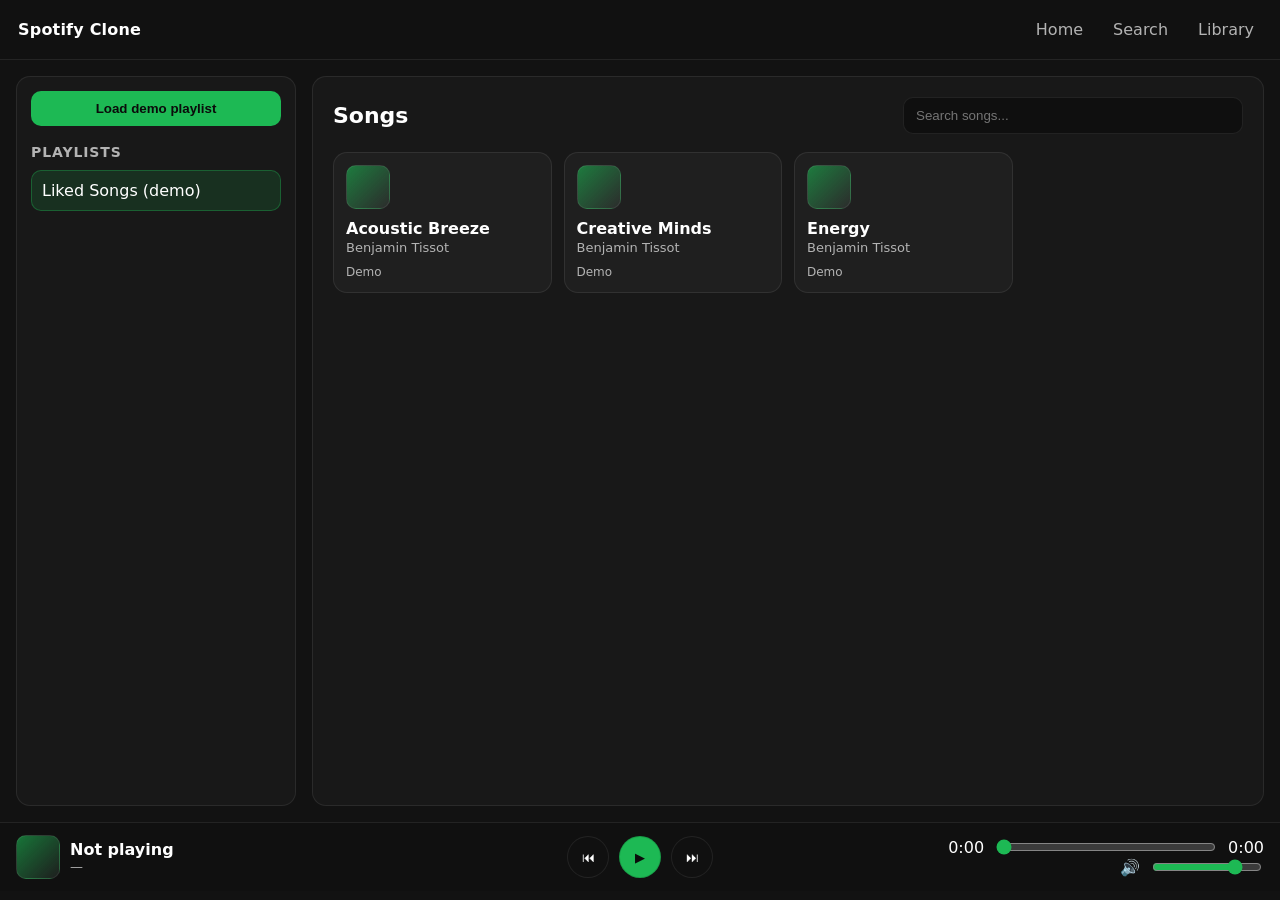
==== Spotify.html @ c4b97603 "Add Spotify.html, Spotify.css, and Spotify.js demo UI" ====
<!DOCTYPE html>
<html lang="en">
<head>
  <meta charset="UTF-8" />
  <meta name="viewport" content="width=device-width, initial-scale=1.0" />
  <title>Spotify Clone</title>
  <link rel="stylesheet" href="Spotify.css" />
</head>
<body>
  <header class="topbar">
    <div class="brand">Spotify Clone</div>
    <nav class="nav">
      <a href="#" class="nav__link">Home</a>
      <a href="#" class="nav__link">Search</a>
      <a href="#" class="nav__link">Library</a>
    </nav>
  </header>

  <main class="layout">
    <aside class="sidebar">
      <button id="btnLoadDemo" class="btn">Load demo playlist</button>
      <div class="sidebar__section">
        <h3>Playlists</h3>
        <ul id="playlist" class="list"></ul>
      </div>
    </aside>

    <section class="content">
      <div class="content__header">
        <h1 id="viewTitle">Songs</h1>
        <div class="search">
          <input id="searchInput" class="search__input" placeholder="Search songs..." />
        </div>
      </div>

      <div id="songs" class="cards"></div>
    </section>
  </main>

  <footer class="player">
    <div class="player__now">
      <div class="cover" aria-hidden="true"></div>
      <div>
        <div id="nowTitle" class="player__title">Not playing</div>
        <div id="nowArtist" class="player__artist">—</div>
      </div>
    </div>

    <div class="player__controls">
      <button id="btnPrev" class="iconbtn" title="Previous">⏮</button>
      <button id="btnPlay" class="iconbtn iconbtn--primary" title="Play/Pause">▶</button>
      <button id="btnNext" class="iconbtn" title="Next">⏭</button>
    </div>

    <div class="player__meta">
      <div class="time">
        <span id="curTime">0:00</span>
        <input id="seek" type="range" min="0" max="100" value="0" />
        <span id="durTime">0:00</span>
      </div>
      <div class="volume">
        <span>🔊</span>
        <input id="volume" type="range" min="0" max="1" step="0.01" value="0.8" />
      </div>
    </div>

    <audio id="audio" preload="metadata"></audio>
  </footer>

  <script src="Spotify.js"></script>
</body>
</html>
---- Spotify.css ----
:root {
  --bg: #121212;
  --bg2: #181818;
  --card: #1f1f1f;
  --text: #ffffff;
  --muted: #b3b3b3;
  --green: #1db954;
  --border: rgba(255,255,255,0.08);
}

* { box-sizing: border-box; }

html, body {
  height: 100%;
}

body {
  margin: 0;
  font-family: system-ui, -apple-system, Segoe UI, Roboto, Helvetica, Arial, "Apple Color Emoji", "Segoe UI Emoji";
  background: var(--bg);
  color: var(--text);
}

a { color: inherit; text-decoration: none; }

.topbar {
  position: sticky;
  top: 0;
  z-index: 10;
  display: flex;
  align-items: center;
  justify-content: space-between;
  padding: 14px 18px;
  background: rgba(18,18,18,0.9);
  backdrop-filter: blur(10px);
  border-bottom: 1px solid var(--border);
}

.brand {
  font-weight: 700;
  letter-spacing: 0.2px;
}

.nav {
  display: flex;
  gap: 14px;
  color: var(--muted);
}

.nav__link { padding: 6px 8px; border-radius: 8px; }
.nav__link:hover { background: rgba(255,255,255,0.06); color: var(--text); }

.layout {
  display: grid;
  grid-template-columns: 280px 1fr;
  gap: 16px;
  padding: 16px;
}

.sidebar {
  background: var(--bg2);
  border: 1px solid var(--border);
  border-radius: 14px;
  padding: 14px;
  min-height: calc(100vh - 170px);
}

.sidebar__section h3 {
  margin: 18px 0 10px;
  font-size: 14px;
  color: var(--muted);
  font-weight: 700;
  text-transform: uppercase;
  letter-spacing: 0.9px;
}

.btn {
  width: 100%;
  border: 0;
  padding: 10px 12px;
  border-radius: 10px;
  font-weight: 700;
  cursor: pointer;
  background: var(--green);
  color: #0b0b0b;
}

.btn:hover { filter: brightness(1.03); }

.list {
  list-style: none;
  padding: 0;
  margin: 0;
}

.list li {
  padding: 10px 10px;
  border-radius: 10px;
  color: var(--muted);
  cursor: pointer;
}

.list li:hover { background: rgba(255,255,255,0.06); color: var(--text); }
.list li.active { background: rgba(29,185,84,0.15); color: var(--text); border: 1px solid rgba(29,185,84,0.35); }

.content {
  background: var(--bg2);
  border: 1px solid var(--border);
  border-radius: 14px;
  padding: 14px;
  min-height: calc(100vh - 170px);
}

.content__header {
  display: flex;
  align-items: center;
  justify-content: space-between;
  gap: 12px;
  padding: 6px 6px 12px;
}

.content__header h1 {
  margin: 0;
  font-size: 22px;
}

.search__input {
  width: min(340px, 55vw);
  padding: 10px 12px;
  border-radius: 10px;
  border: 1px solid var(--border);
  background: #0f0f0f;
  color: var(--text);
}

.cards {
  display: grid;
  grid-template-columns: repeat(auto-fill, minmax(180px, 1fr));
  gap: 12px;
  padding: 6px;
}

.card {
  background: var(--card);
  border: 1px solid var(--border);
  border-radius: 14px;
  padding: 12px;
  cursor: pointer;
  transition: transform .12s ease, background .12s ease;
}

.card:hover {
  transform: translateY(-1px);
  background: #232323;
}

.card__title {
  font-weight: 800;
  margin: 10px 0 2px;
}

.card__artist {
  color: var(--muted);
  font-size: 13px;
}

.card__badge {
  display: inline-block;
  margin-top: 10px;
  font-size: 12px;
  color: var(--muted);
}

.player {
  position: sticky;
  bottom: 0;
  display: grid;
  grid-template-columns: 1fr 240px 1fr;
  align-items: center;
  gap: 16px;
  padding: 12px 16px;
  background: rgba(16,16,16,0.95);
  border-top: 1px solid var(--border);
}

.player__now {
  display: flex;
  align-items: center;
  gap: 10px;
}

.cover {
  width: 44px;
  height: 44px;
  border-radius: 10px;
  background: linear-gradient(135deg, rgba(29,185,84,0.6), rgba(255,255,255,0.06));
  border: 1px solid rgba(255,255,255,0.08);
}

.player__title { font-weight: 800; }
.player__artist { color: var(--muted); font-size: 13px; }

.player__controls {
  display: flex;
  justify-content: center;
  gap: 10px;
}

.iconbtn {
  border: 1px solid var(--border);
  background: #101010;
  color: var(--text);
  width: 42px;
  height: 42px;
  border-radius: 999px;
  cursor: pointer;
}

.iconbtn:hover { background: #151515; }

.iconbtn--primary {
  background: var(--green);
  color: #0b0b0b;
  border-color: rgba(0,0,0,0.15);
}

.time, .volume {
  display: flex;
  align-items: center;
  gap: 10px;
  justify-content: flex-end;
}

#seek { width: 220px; }
#volume { width: 110px; }

input[type="range"] {
  accent-color: var(--green);
}

@media (max-width: 860px) {
  .layout { grid-template-columns: 1fr; }
  .sidebar { min-height: auto; }
  .player { grid-template-columns: 1fr; gap: 10px; }
  .player__controls { justify-content: flex-start; }
  .time, .volume { justify-content: flex-start; }
  #seek { width: min(320px, 80vw); }
}
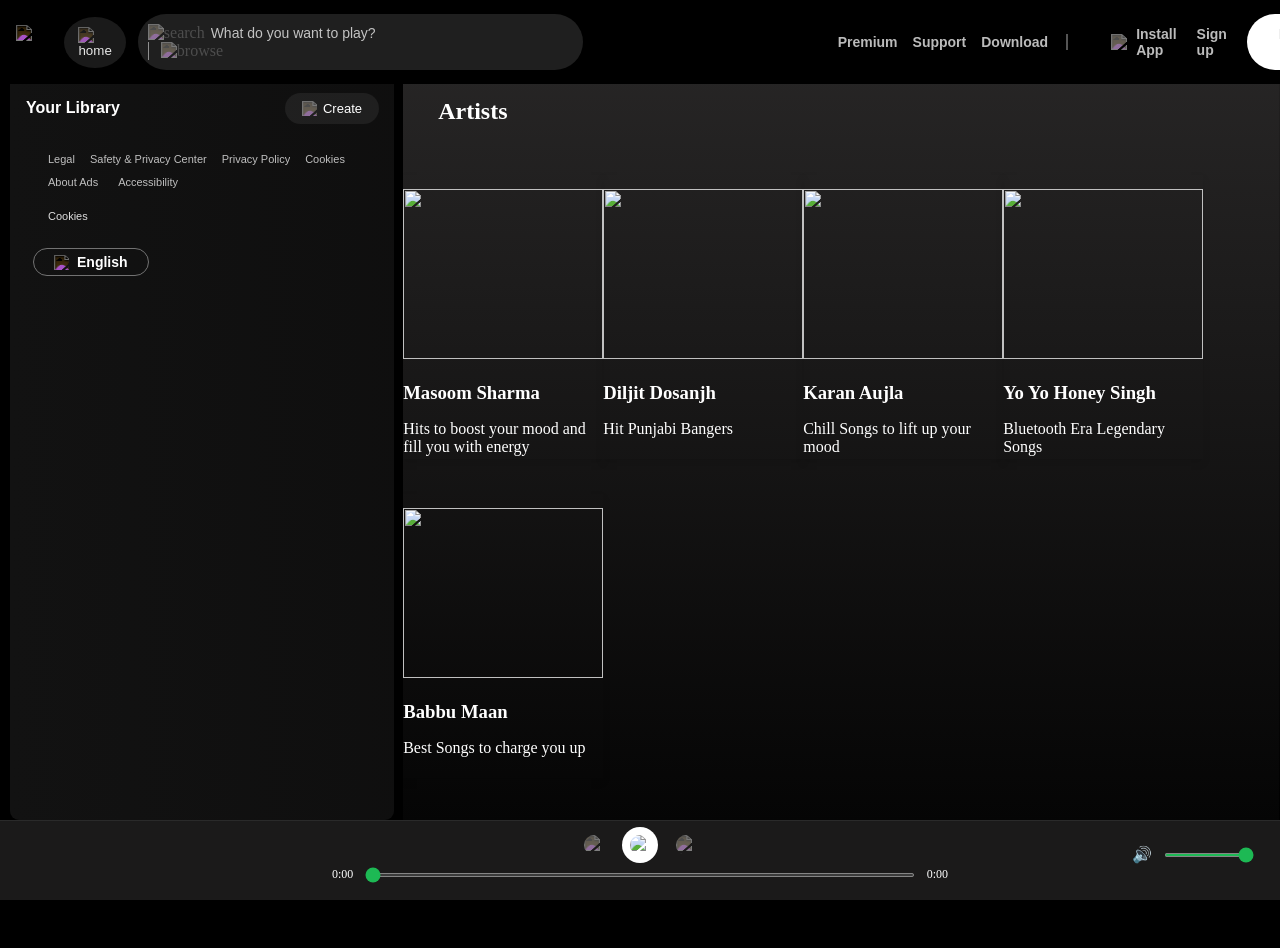
==== commit ce3b9737: "Added songs, images and svg folders" ====
--- a/Spotify.html
+++ b/Spotify.html
@@ -1,72 +1,149 @@
 <!DOCTYPE html>
 <html lang="en">
+
 <head>
-  <meta charset="UTF-8" />
-  <meta name="viewport" content="width=device-width, initial-scale=1.0" />
-  <title>Spotify Clone</title>
-  <link rel="stylesheet" href="Spotify.css" />
+    <meta charset="UTF-8">
+    <meta name="viewport" content="width=device-width, initial-scale=1.0">
+    <link rel="stylesheet" href="Spotify.css">
+    <link rel="stylesheet" href="Utility.css">
+    <title>Spotify - Web Player: Music For Everyone</title>
 </head>
+
 <body>
-  <header class="topbar">
-    <div class="brand">Spotify Clone</div>
-    <nav class="nav">
-      <a href="#" class="nav__link">Home</a>
-      <a href="#" class="nav__link">Search</a>
-      <a href="#" class="nav__link">Library</a>
-    </nav>
-  </header>
+    <div class="navbar">
+        <div class="logo">
+            <img src="svg/logo.svg" alt="logo">
+        </div>
+        <div class="home">
+            <button><img src="svg/home.svg" alt="home"></button>
+        </div>
+        <div class="search flex items-center">
+            <img src="svg/search.svg" alt="search">
+            <input type="text" placeholder="What do you want to play?">
+            <div class="browse">
+                <img src="svg/browse.svg" alt="browse">
+            </div>
+        </div>
+        <div class="content">
+            <ul>
+                <li>Premium</li>
+                <li>Support</li>
+                <li>Download</li>
+            </ul>
+        </div>
+        <div class="content2">
+            <ul>
+                <li><img src="svg/install.svg" alt="install">Install App</li>
+                <li>Sign up</li>
+                <li><button>Log in</button></li>
+            </ul>
+        </div>
+    </div>
+    <div class="homepage flex">
+        <div class="left">
+            <div class="library">
+                <h3>Your Library</h3>
+                <div class="create">
+                    <button><img src="svg/create.svg" alt="create">Create</button>
+                </div>
+            </div>
+            <div class="songsList">
+                <ul></ul>
+            </div>
+            <div class="legal">
+                <div class="group1">
+                    <ul>
+                        <li>Legal</li>
+                        <li>Safety & Privacy Center</li>
+                        <li>Privacy Policy</li>
+                        <li>Cookies</li>
+                    </ul>
+                </div>
+                <div class="group2">
+                    <ul>
+                        <li>About Ads</li>
+                        <li>Accessibility</li>
+                    </ul>
+                </div>
+                <div class="group3">
+                    <ul>
+                        <li>Cookies</li>
+                    </ul>
+                </div>
+            </div>
+            <div class="language-btn">
+                <img src="svg/globe.svg" alt="globe">English
+            </div>
+        </div>
+        <div class="right">
+            <div class="SpotifyPlaylists">
+                <h2>Artists</h2>
+                <div class="cardcontainer">
+                    <div class="card" data-artist="Masoom Sharma">
+                        <div class="play">
+                            <img src="svg/play.svg" alt="play">
+                        </div>
+                        <img src="images/Masoom Sharma.jpeg" alt="">
+                        <h3>Masoom Sharma</h3>
+                        <p>Hits to boost your mood and fill you with energy</p>
+                    </div>
+                    <div class="card" data-artist="Diljit Dosanjh">
+                        <div class="play">
+                            <img src="svg/play.svg" alt="play">
+                        </div>
+                        <img src="images/Diljit .jpg" alt="">
+                        <h3>Diljit Dosanjh</h3>
+                        <p>Hit Punjabi Bangers</p>
+                    </div>
+                    <div class="card" data-artist="Karan Aujla">
+                        <div class="play">
+                            <img src="svg/play.svg" alt="play">
+                        </div>
+                        <img src="images/karan-aujla.jpg" alt="">
+                        <h3>Karan Aujla</h3>
+                        <p>Chill Songs to lift up your mood</p>
+                    </div>
+                    <div class="card" data-artist="Yo Yo Honey Singh">
+                        <div class="play">
+                            <img src="svg/play.svg" alt="play">
+                        </div>
+                        <img src="images/Yo-Yo-Honey-Singh.jpg" alt="">
+                        <h3>Yo Yo Honey Singh</h3>
+                        <p>Bluetooth Era Legendary Songs</p>
+                    </div>
+                    <div class="card" data-artist="Babbu Maan">
+                        <div class="play">
+                            <img src="svg/play.svg" alt="play">
+                        </div>
+                        <img src="images/Babbu Maan.jpg" alt="">
+                        <h3>Babbu Maan</h3>
+                        <p>Best Songs to charge you up</p>
+                    </div>
+                </div>
+            </div>
+        </div>
+        <div class="footer">
+            <div class="songinfo"></div>
+            <div class="controls">
+                <div class="buttons">
+                    <img class="btn previous" src="svg/previous.svg" alt="previous">
+                    <img class="play-btn" src="svg/play.svg" alt="play">
+                    <img class="btn forward" src="svg/forward.svg" alt="forward">
+                </div>
+                <div class="seekbar">
+                    <span class="current-time">0:00</span>
+                    <input type="range" class="seek-slider" value="0" min="0" max="100">
+                    <span class="total-time">0:00</span>
+                </div>
+            </div>
+            <div class="volume">
+                <span>🔊</span>
+                <input type="range" class="volume-slider" min="0" max="1" step="0.01" value="1">
+            </div>
+            <div class="songtime"></div>
+        </div>
+    </div>
+    <script src="Spotify.js"></script>
+</body>
 
-  <main class="layout">
-    <aside class="sidebar">
-      <button id="btnLoadDemo" class="btn">Load demo playlist</button>
-      <div class="sidebar__section">
-        <h3>Playlists</h3>
-        <ul id="playlist" class="list"></ul>
-      </div>
-    </aside>
-
-    <section class="content">
-      <div class="content__header">
-        <h1 id="viewTitle">Songs</h1>
-        <div class="search">
-          <input id="searchInput" class="search__input" placeholder="Search songs..." />
-        </div>
-      </div>
-
-      <div id="songs" class="cards"></div>
-    </section>
-  </main>
-
-  <footer class="player">
-    <div class="player__now">
-      <div class="cover" aria-hidden="true"></div>
-      <div>
-        <div id="nowTitle" class="player__title">Not playing</div>
-        <div id="nowArtist" class="player__artist">—</div>
-      </div>
-    </div>
-
-    <div class="player__controls">
-      <button id="btnPrev" class="iconbtn" title="Previous">⏮</button>
-      <button id="btnPlay" class="iconbtn iconbtn--primary" title="Play/Pause">▶</button>
-      <button id="btnNext" class="iconbtn" title="Next">⏭</button>
-    </div>
-
-    <div class="player__meta">
-      <div class="time">
-        <span id="curTime">0:00</span>
-        <input id="seek" type="range" min="0" max="100" value="0" />
-        <span id="durTime">0:00</span>
-      </div>
-      <div class="volume">
-        <span>🔊</span>
-        <input id="volume" type="range" min="0" max="1" step="0.01" value="0.8" />
-      </div>
-    </div>
-
-    <audio id="audio" preload="metadata"></audio>
-  </footer>
-
-  <script src="Spotify.js"></script>
-</body>
-</html>
+</html>
--- a/Spotify.css
+++ b/Spotify.css
@@ -1,248 +1,662 @@
-:root {
-  --bg: #121212;
-  --bg2: #181818;
-  --card: #1f1f1f;
-  --text: #ffffff;
-  --muted: #b3b3b3;
-  --green: #1db954;
-  --border: rgba(255,255,255,0.08);
-}
-
-* { box-sizing: border-box; }
-
-html, body {
-  height: 100%;
-}
-
 body {
-  margin: 0;
-  font-family: system-ui, -apple-system, Segoe UI, Roboto, Helvetica, Arial, "Apple Color Emoji", "Segoe UI Emoji";
-  background: var(--bg);
-  color: var(--text);
-}
-
-a { color: inherit; text-decoration: none; }
-
-.topbar {
-  position: sticky;
-  top: 0;
-  z-index: 10;
-  display: flex;
-  align-items: center;
-  justify-content: space-between;
-  padding: 14px 18px;
-  background: rgba(18,18,18,0.9);
-  backdrop-filter: blur(10px);
-  border-bottom: 1px solid var(--border);
-}
-
-.brand {
-  font-weight: 700;
-  letter-spacing: 0.2px;
-}
-
-.nav {
-  display: flex;
-  gap: 14px;
-  color: var(--muted);
-}
-
-.nav__link { padding: 6px 8px; border-radius: 8px; }
-.nav__link:hover { background: rgba(255,255,255,0.06); color: var(--text); }
-
-.layout {
-  display: grid;
-  grid-template-columns: 280px 1fr;
-  gap: 16px;
-  padding: 16px;
-}
-
-.sidebar {
-  background: var(--bg2);
-  border: 1px solid var(--border);
-  border-radius: 14px;
-  padding: 14px;
-  min-height: calc(100vh - 170px);
-}
-
-.sidebar__section h3 {
-  margin: 18px 0 10px;
-  font-size: 14px;
-  color: var(--muted);
-  font-weight: 700;
-  text-transform: uppercase;
-  letter-spacing: 0.9px;
-}
-
-.btn {
-  width: 100%;
-  border: 0;
-  padding: 10px 12px;
-  border-radius: 10px;
-  font-weight: 700;
-  cursor: pointer;
-  background: var(--green);
-  color: #0b0b0b;
-}
-
-.btn:hover { filter: brightness(1.03); }
-
-.list {
-  list-style: none;
-  padding: 0;
-  margin: 0;
-}
-
-.list li {
-  padding: 10px 10px;
-  border-radius: 10px;
-  color: var(--muted);
-  cursor: pointer;
-}
-
-.list li:hover { background: rgba(255,255,255,0.06); color: var(--text); }
-.list li.active { background: rgba(29,185,84,0.15); color: var(--text); border: 1px solid rgba(29,185,84,0.35); }
+    background-color: #000000;
+    color: #fff;
+    margin: 0;
+    padding-top: 48px;
+    padding-bottom: 80px;
+    overflow: hidden;
+    height: 100%;
+}
+
+.navbar {
+    background: #000000;
+    padding: 0 16px;
+    min-height: 48px;
+    display: flex;
+    align-items: center;
+    position: fixed;
+    top: 0px;
+    z-index: 100;
+    width: 100%;
+    flex-shrink: 0;
+}
+
+
+.logo img {
+    width: 32px;
+    height: 35px;
+    padding-right: 20px;
+    filter: invert(1);
+}
+
+.home img {
+    width: 25px;
+    height: 25px;
+    padding: 9px 8px;
+    filter: invert(0.9);
+}
+
+.home button {
+    background: #1a1a1a;
+    border: none;
+    border-radius: 50%;
+}
+
+.search img {
+    width: 23px;
+    height: 23px;
+    filter: invert(0.7);
+}
+
+.search {
+    background-color: #242424de;
+    border: none;
+    border-radius: 50px;
+    padding: 10px 10px;
+    gap: 7px;
+    flex-shrink: 0;
+    margin-left: 12px;
+}
+
+
+.search input {
+    cursor: text;
+    border: none;
+    outline: none;
+    font-family: "Poppins", sans-serif;
+    font-size: 14px;
+    font-weight: 400;
+    width: 360px;
+    background-color: transparent;
+    color: #ffffff;
+}
+
+.search input::placeholder {
+    color: #ffffffbb;
+}
+
+.search:hover {
+    border: 1px solid #595656e8;
+    background-color: #353333e8;
+}
+
+.browse img {
+    border-inline-start: 1px solid #555;
+    padding-inline: 12px 8px;
+    filter: invert(0.7);
+    width: 23px;
+    height: 23px;
+}
 
 .content {
-  background: var(--bg2);
-  border: 1px solid var(--border);
-  border-radius: 14px;
-  padding: 14px;
-  min-height: calc(100vh - 170px);
-}
-
-.content__header {
-  display: flex;
-  align-items: center;
-  justify-content: space-between;
-  gap: 12px;
-  padding: 6px 6px 12px;
-}
-
-.content__header h1 {
-  margin: 0;
-  font-size: 22px;
-}
-
-.search__input {
-  width: min(340px, 55vw);
-  padding: 10px 12px;
-  border-radius: 10px;
-  border: 1px solid var(--border);
-  background: #0f0f0f;
-  color: var(--text);
-}
-
-.cards {
-  display: grid;
-  grid-template-columns: repeat(auto-fill, minmax(180px, 1fr));
-  gap: 12px;
-  padding: 6px;
+    display: flex;
+    align-items: center;
+    margin-left: 255px;
+}
+
+.content ul {
+    list-style: none;
+    display: flex;
+    gap: 15px;
+    border-inline-end: 2px solid #555;
+    color: #ffffffbb;
+    padding-inline: 0px 18px;
+    font-size: var(--encore-text-size-base);
+    font-weight: 700;
+    font-family: "Poppins", sans-serif;
+
+}
+
+.content ul li {
+    font-size: 14px;
+    cursor: pointer;
+}
+
+.content ul li:hover {
+    color: #ffffff;
+    transform: scale(1.1);
+}
+
+.content2 img {
+    width: 17px;
+    height: 17px;
+    padding: 0px 3px;
+    filter: invert(0.7);
+}
+
+.content2 ul {
+    align-items: center;
+    color: #ffffffbb;
+    list-style: none;
+    display: flex;
+    gap: 20px;
+    font-size: 14px;
+    font-weight: 700;
+    font-family: "Poppins", sans-serif;
+}
+
+.content2 ul li:first-child {
+    display: flex;
+    align-items: center;
+    gap: 5px;
+}
+
+.content2 ul li {
+    font-size: 14px;
+    cursor: pointer;
+}
+
+.content2 ul li:hover {
+    color: #ffffff;
+    transform: scale(1.1);
+}
+
+.content2 button {
+    background: #ffffff;
+    color: #000000;
+    border: none;
+    padding: 12px 32px;
+    border-radius: 100px;
+    font-size: 14px;
+    font-weight: 700;
+    font-family: "Poppins", sans-serif;
+}
+
+.left {
+    box-sizing: border-box;
+    width: 30vw;
+    background: linear-gradient(to right, #121212, #302f2f50);
+    height: calc(100vh - 128px);
+    margin-top: 0;
+    margin-left: 10px;
+    border-radius: 9px;
+    display: block;
+    /* ← change from flex to block */
+    padding: 5px 8px;
+    overflow-y: auto;
+    overflow-x: hidden;
+    position: fixed;
+    z-index: 99;
+    left: 0;
+    top: 48px;
+}
+
+.left * {
+    max-width: 100%;
+    overflow-x: hidden;
+}
+
+.library {
+    display: flex;
+    align-items: center;
+    justify-content: space-between;
+    width: 100%;
+    padding-left: 8px;
+    padding-top: 30px;
+}
+
+.library h3 {
+    font-size: 16px;
+    font-weight: 700;
+    font-family: "Poppins", sans-serif;
+    color: #fff;
+}
+
+
+.songsList {
+    display: block;
+    width: 100%;
+}
+
+.songsList ul {
+    display: block;
+    padding-left: 0;
+    margin: 0;
+}
+
+.songsList ul li {
+    list-style: none;
+    display: flex;
+    align-items: center;
+    justify-content: space-between;
+    gap: 10px;
+    cursor: pointer;
+    border: 1px solid #2a2a2a;
+    margin: 8px 12px;
+    padding: 10px;
+    border-radius: 8px;
+    font-size: 13px;
+    font-family: "Poppins", sans-serif;
+    color: #ffffffbb;
+    transition: 0.2s;
+}
+
+.songsList ul li:hover {
+    background-color: #1f1f1f;
+}
+
+.songsList ul li img {
+    width: 30px;
+    height: 30px;
+    filter: invert(0.7);
+}
+
+.songsList .info {
+    flex: 1;
+    margin-left: 10px;
+}
+
+.active-song {
+    border: 2px solid #1db954;
+    animation: pulse 1.5s infinite;
+    box-shadow: 0 0 10px #1db954;
+}
+
+@keyframes pulse {
+    0% {
+        box-shadow: 0 0 0px #1db954;
+    }
+
+    50% {
+        box-shadow: 0 0 15px #1db954;
+    }
+
+    100% {
+        box-shadow: 0 0 0px #1db954;
+    }
+}
+
+.playnow {
+    display: flex;
+    align-items: center;
+    gap: 10px;
+    font-size: 14px;
+    font-weight: 100;
+    font-family: "Poppins", sans-serif;
+    color: #ffffffbb;
+}
+
+.playnow img {
+    width: 28px;
+    height: 28px;
+    background-color: white;
+    border-radius: 50%;
+    padding: 6px;
+    opacity: 0.8;
+    transition: 0.2s;
+}
+
+.songsList ul li:hover .playnow img {
+    opacity: 1;
+}
+
+.playnow img:hover {
+    filter: invert(1);
+
+}
+
+.play-text {
+    font-size: 12px;
+    color: #b3b3b3;
+}
+
+.active-song .play-text {
+    color: #1db954;
+    font-weight: 500;
+}
+
+.create {
+    padding: 0;
+    margin: 8px 15px;
+}
+
+
+.create img {
+    width: 15px;
+    height: 15px;
+    filter: invert(0.7);
+    padding: 0;
+}
+
+
+.create button {
+    background-color: rgba(128, 128, 128, 0.142);
+    border: none;
+    border-radius: 70px;
+    color: #fff;
+    display: flex;
+    align-items: center;
+    gap: 6px;
+    font-size: 13px;
+    font-weight: 100;
+    font-family: "Poppins", sans-serif;
+    padding: 8px 17px;
+    cursor: pointer;
+}
+
+.create button:hover {
+    border: 1px solid #595656e8;
+    background-color: #353333e8;
+}
+
+.legal {
+    display: block;
+    padding: 10px 15px;
+    margin-top: 10px;
+}
+
+.group1 ul {
+    display: flex;
+    justify-content: flex-start;
+    list-style: none;
+    gap: 15px;
+    font-size: 11px;
+    font-weight: 100;
+    font-family: "Poppins", sans-serif;
+    color: #ffffffbb;
+    padding-left: 15px;
+    cursor: pointer;
+    margin: 0;
+}
+
+.group2 ul {
+    display: flex;
+    list-style: none;
+    gap: 20px;
+    font-size: 11px;
+    font-weight: 100;
+    font-family: "Poppins", sans-serif;
+    color: #ffffffbb;
+    padding-left: 15px;
+    cursor: pointer;
+}
+
+.group3 ul {
+    display: flex;
+    justify-content: flex-start;
+    padding-left: 15px;
+    list-style: none;
+    font-size: 11px;
+    font-weight: 100;
+    font-family: "Poppins", sans-serif;
+    color: #ffffffdd;
+    cursor: pointer;
+}
+
+.language-btn img {
+    width: 15px;
+    height: 15px;
+    filter: invert(1);
+}
+
+.language-btn {
+    background-color: transparent;
+    color: #fff;
+    border: 1px solid #727272;
+    border-radius: 100px;
+    padding: 5px 20px;
+    font-size: 14px;
+    font-weight: 700;
+    font-family: "Poppins", sans-serif;
+    cursor: pointer;
+    width: fit-content;
+    display: flex;
+    align-items: center;
+    gap: 8px;
+    margin: 5px 15px 20px;
+}
+
+.language-btn:hover {
+    border-color: #ffffff;
+    transform: scale(1.05);
+}
+
+
+.right {
+    box-sizing: border-box;
+    width: calc(100vw - 30vw);
+    height: calc(100vh - 80px);
+    background: linear-gradient(to bottom, #363434ba, #030303);
+    margin-left: 31.5vw;
+    border: none;
+    border-radius: 9px;
+    overflow-y: scroll;
+}
+
+.right * {
+    max-width: 100%;
+    overflow-x: hidden;
+    margin-bottom: 0;
+}
+
+.SpotifyPlaylists h2 {
+    padding: 30px 35px;
+
+}
+
+.cardcontainer {
+    display: flex;
+    flex-wrap: wrap;
+    justify-content: flex-start;
+    padding-bottom: 65px;
+}
+
+.active-card {
+    outline: 2px solid #1db954;
+    border-radius: 8px;
+    box-shadow: 0 0 12px #1db95460;
+}
+
+/* Make library heading clickable to reset */
+.library h3 {
+    cursor: pointer;
+    transition: color 0.2s;
+}
+.library h3:hover {
+    color: #1db954;
 }
 
 .card {
-  background: var(--card);
-  border: 1px solid var(--border);
-  border-radius: 14px;
-  padding: 12px;
-  cursor: pointer;
-  transition: transform .12s ease, background .12s ease;
-}
-
-.card:hover {
-  transform: translateY(-1px);
-  background: #232323;
-}
-
-.card__title {
-  font-weight: 800;
-  margin: 10px 0 2px;
-}
-
-.card__artist {
-  color: var(--muted);
-  font-size: 13px;
-}
-
-.card__badge {
-  display: inline-block;
-  margin-top: 10px;
-  font-size: 12px;
-  color: var(--muted);
-}
-
-.player {
-  position: sticky;
-  bottom: 0;
-  display: grid;
-  grid-template-columns: 1fr 240px 1fr;
-  align-items: center;
-  gap: 16px;
-  padding: 12px 16px;
-  background: rgba(16,16,16,0.95);
-  border-top: 1px solid var(--border);
-}
-
-.player__now {
-  display: flex;
-  align-items: center;
-  gap: 10px;
-}
-
-.cover {
-  width: 44px;
-  height: 44px;
-  border-radius: 10px;
-  background: linear-gradient(135deg, rgba(29,185,84,0.6), rgba(255,255,255,0.06));
-  border: 1px solid rgba(255,255,255,0.08);
-}
-
-.player__title { font-weight: 800; }
-.player__artist { color: var(--muted); font-size: 13px; }
-
-.player__controls {
-  display: flex;
-  justify-content: center;
-  gap: 10px;
-}
-
-.iconbtn {
-  border: 1px solid var(--border);
-  background: #101010;
-  color: var(--text);
-  width: 42px;
-  height: 42px;
-  border-radius: 999px;
-  cursor: pointer;
-}
-
-.iconbtn:hover { background: #151515; }
-
-.iconbtn--primary {
-  background: var(--green);
-  color: #0b0b0b;
-  border-color: rgba(0,0,0,0.15);
-}
-
-.time, .volume {
-  display: flex;
-  align-items: center;
-  gap: 10px;
-  justify-content: flex-end;
-}
-
-#seek { width: 220px; }
-#volume { width: 110px; }
-
-input[type="range"] {
-  accent-color: var(--green);
-}
-
-@media (max-width: 860px) {
-  .layout { grid-template-columns: 1fr; }
-  .sidebar { min-height: auto; }
-  .player { grid-template-columns: 1fr; gap: 10px; }
-  .player__controls { justify-content: flex-start; }
-  .time, .volume { justify-content: flex-start; }
-  #seek { width: min(320px, 80vw); }
-}
+    width: 200px;
+    height: 270px;
+    box-shadow: 0 4px 8px rgba(0.1, 0.1, 0.1, 0.1);
+    padding-top: 14px;
+    cursor: pointer;
+    margin-top: 20px;
+    margin-bottom: 15px;
+}
+
+.card::before {
+    content: "";
+    position: absolute;
+    top: 0;
+    left: 0;
+    width: 100%;
+    height: 100%;
+    background: inherit;
+    z-index: 0;
+    transition: backdrop-filter 0.3s ease, background-color 0.3s ease;
+    backdrop-filter: blur(0px);
+    border-radius: 8px;
+}
+
+.card img {
+    position: relative;
+    z-index: 1;
+    width: 100%;
+    height: 170px;
+    object-fit: contain;
+}
+
+
+.card:hover::before {
+    backdrop-filter: blur(8px);
+    background-color: rgba(0, 0, 0, 0.5);
+}
+
+.card h3,
+.card p {
+    position: relative;
+    z-index: 1;
+}
+
+.play img {
+    width: 25px;
+    height: 25px;
+    background-color: rgb(79, 199, 79);
+    border-radius: 50%;
+    padding: 8px 8px;
+    right: 0;
+}
+
+.card .play {
+    position: absolute;
+    bottom: 0px;
+    left: 135px;
+    transform: translateY(-180%);
+    z-index: 2;
+    transition: all 0.1s ease;
+    opacity: 0;
+    cursor: pointer;
+}
+
+.card:hover .play {
+    bottom: 20px;
+    opacity: 1;
+}
+
+.play img:hover {
+    background-color: rgb(108, 193, 108);
+}
+
+.play:hover {
+    transform: translateY(-180%) scale(1.1);
+}
+
+.footer {
+    background: #1b1a1a;
+    color: #ffffff;
+    padding: 0px 24px;
+    display:grid;
+    grid-template-columns: 1fr 2fr 1fr;
+    align-items: center;
+    position: fixed;
+    bottom: 0;
+    z-index: 1000;
+    width: 100%;
+    height: 80px;
+    box-sizing: border-box;
+    border-top: 1px solid #2a2a2a;
+}
+
+.buttons {
+    display: flex;
+    align-items: center;
+    justify-content: center;
+}
+
+.buttons img {
+    width: 20px;
+    height: 20px;
+    border-radius: 50%;
+    padding: 8px 8px;
+    right: 0;
+}
+
+
+.buttons .play-btn {
+    background-color: white;
+    margin-left: 10px;
+    margin-right: 10px;
+    cursor: pointer;
+}
+
+.buttons .play-btn:hover {
+    background-color: #ffffffdd;
+    transform: scale(1.05);
+}
+
+.buttons .btn {
+    filter: invert(0.7);
+    cursor: pointer;
+}
+
+.buttons .btn:hover {
+    transform: scale(1.05);
+    filter: invert(1);
+
+}
+
+.songinfo {
+    justify-self: start;
+    display: flex;
+    flex-direction: column;
+    gap: 2px;
+    max-width: 220px;
+    overflow: hidden;
+}
+
+.song-title {
+    font-size: 16px;
+    font-weight: 600;
+    font-family: "Poppins", sans-serif;
+    color: #ffffff;
+    white-space: nowrap;
+    overflow: hidden;
+    animation: slideUpFade 0.4s ease forwards;
+    opacity: 0;
+}
+
+.song-artist {
+    font-size: 15px;
+    font-weight: 400;
+    font-family: "Poppins", sans-serif;
+    color: #b3b3b3;
+    white-space: nowrap;
+    overflow: hidden;
+    animation: slideUpFade 0.4s ease 0.12s forwards;
+    opacity: 0;
+}
+
+@keyframes slideUpFade {
+    from { opacity: 0; transform: translateY(10px); }
+    to   { opacity: 1; transform: translateY(0); }
+}
+
+.controls {
+    width: 100%;
+    display: flex;
+    flex-direction: column;
+    align-items: center;
+    gap: 4px;
+}
+
+.seekbar {
+    display: flex;
+    align-items: center;
+    gap: 10px;
+    width: 100%;
+    font-size: 12px;
+}
+
+.seek-slider {
+    flex: 1;
+    cursor: pointer;
+    accent-color: #1db954;
+    height: 4px;
+}
+
+
+.volume-slider {
+    width: 90px;
+    cursor: pointer;
+    accent-color: #1db954;
+    height: 4px;
+}
+
+.volume {
+    justify-self: end;
+    display: flex;
+    align-items: center;
+    gap: 10px;
+}
